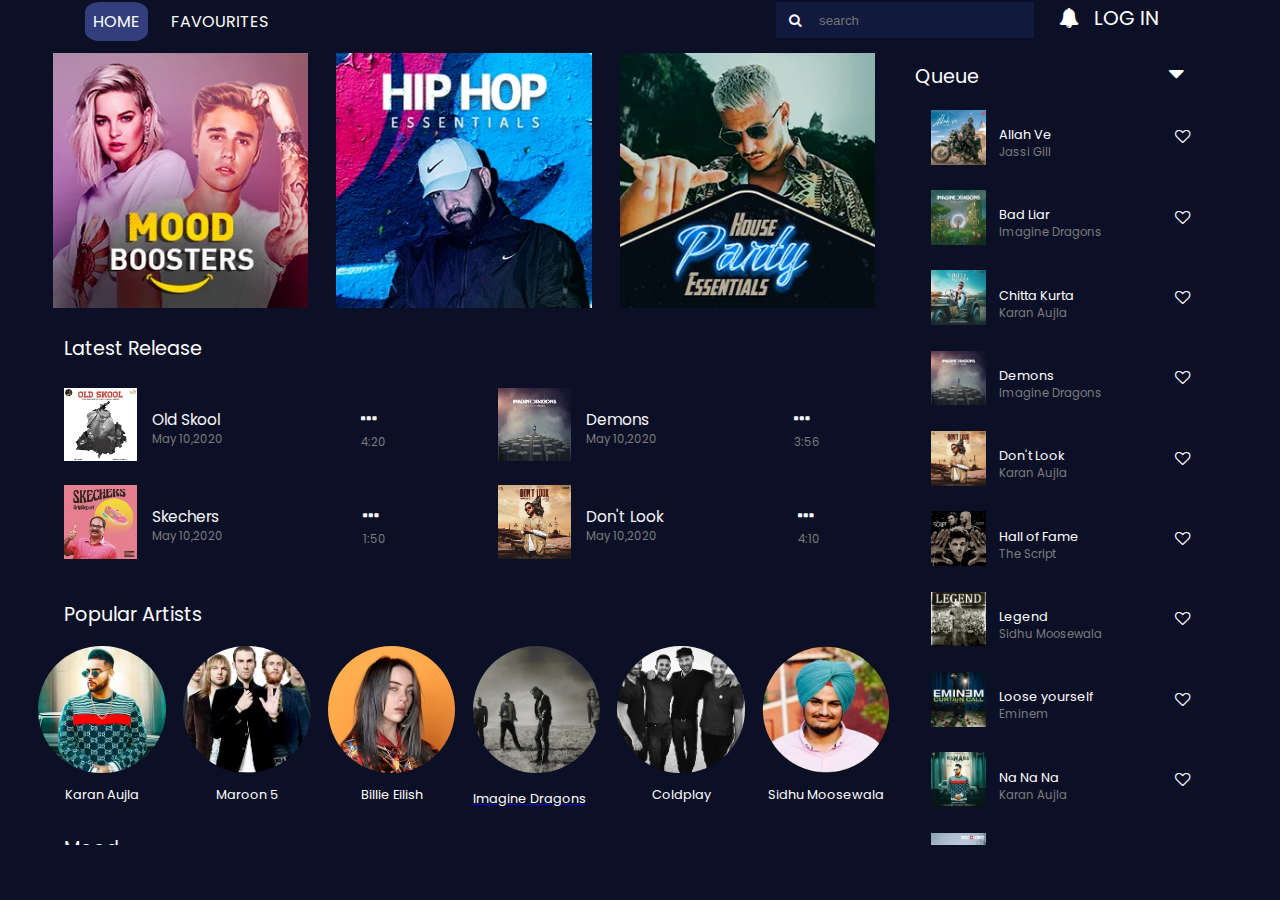
==== Index/index.html @ 4397506c "original project" ====
<!DOCTYPE html>
<html>
<head>
	<title>Home Page</title>
    <meta charset="utf-8">
    <meta name="viewport" content="width=device-width initial-scale=1.0">

	<link rel="stylesheet" type="text/css" href="index.css">
	
  <link href="https://fonts.googleapis.com/css2?family=Poppins&display=swap" rel="stylesheet">
	<link rel="stylesheet" href="https://cdnjs.cloudflare.com/ajax/libs/font-awesome/4.7.0/css/font-awesome.min.css">
</head>
<body>

	<!---------------------navigation bar------------------------>
	<nav>
		<input type="checkbox" id="check">   <!-- button for nav menu(displayed only before  900px) -->
		<label for="check" class="checkbtn"><i class="fa fa-bars" aria-hidden="true"> </i></label>
		<div  class="Brand">         <!-- site logo -->
			<img src="img/logo-3.jpeg" alt=".." class="logo-img">
		</div>
		<!-- nav menu starts here -->
		<ul class=" horizontal-list navbar-list" id="navigation">  
			<li> <a href="#" class="white-link no-decoration active"> HOME </a> </li>
			<li> <a href="#" class="white-link no-decoration"> FAVOURITES </a> </li>
      <li><a href="#" class="white-link no-decoration" id="queue-link"> QUEUE</a></li>
		</ul>

		<div id="info">
			<!-- search bar starts here -->

			<input type="checkbox" id="check-search">
			<label for="check-search" class="search-checkbtn"><i class="fa fa-search"></i> </label>   <!-- displayed only before 600px -->
			<form id="search-form">
			<button type="submit" class="search-button " > <i class="fa fa-search" aria-hidden="true"> </i> </button>  
			<input type="text" name="search" placeholder="search" class="search-input">
			  
			</form>
			<!-- notifications icon and menu -->
			<span id="notifications">
			<a href="#new-notifications" class="white-link no-decoration"><i class="fa fa-bell" aria-hidden="true"></i> </a>
			<div id="new-notifications">
				<a href="#" class="close-link white-link no-decoration">X</a>
				<span>No new notifications!</span>
			</div>
        	</span>
        	<!-- user-login -->
        	<span id="user">
        	<a href="#log-in-section" class="white-link no-decoration" id="log-in-icon"><i class="fa fa-user" aria-hidden="true"></i></a> 	<!-- above link only apeears below 600px -->
        	<a href="#log-in-section" class="white-link no-decoration" id="log-in-link">LOG IN</a>
        	<!-- log in lightbox -->
        	<div id="log-in-section">
        		<div id="visible-area">
        			<form>
        				<label for="username">USERNAME</label>
        				<input type="text" name="username" placeholder="username"  class="login-form" id="username">
        				<label for="password">PASSWORD</label>
        				<input type="password" name="password" placeholder="password" class="login-form" id="password">
        				<button type="submit" class="submit-button">LOG IN</button>
        				<a href="#" id="sign-up-link" class="no-decoration">Not a user? click here to sign up</a>
        				<a href="#" id="close-login" class="no-decoration">X</a>
        			</form>

        		</div>	

        	</div>	
        	</span>
    	</div>
	</nav>

	<!----------------------- body----------------->

	<main>
	
  	<section>
  		<div id="image-carousel">
  			<img src="img/carousel-img-6.png" class="img-c img-c-1">
  			<img src="img/carousel-img-7.png" class="img-c img-c-2">
  			<img src="img/carousel-img-8.png" class="img-c img-c-3">
  		</div>

  		<div id="latest-release">
  		 <div class="section-heading">  Latest Release </div>
  		 <div id="track-container">
  		 	<div class="latest-track">
          <div class="latest-track-img-cont">
            <a href="#player"> <img src="img/latest-release-old-skool.png"></a>
            <div class="track-play-icon"> <i class="fa fa-play" aria-hidden="true"></i></div>
          </div>
  		 		<div class="track-details">
  		 			<div class="name-date">
  		 				<span class="song-name"> Old Skool</span>
  		 				<span class="song-date">May 10,2020</span>
  		 			</div>
  		 			<div class="song-menu">
  		 				<div class="menu-details">
  		 					<input type="checkbox" class="song-checkbox-1" id="song-checkbox-1">
  		 					<label for="song-checkbox-1" class="song-checkbox-icon"><i class="fa fa-ellipsis-h" aria-hidden="true"></i></label>
  		 					<ul>
  		 						<li>
  		 							
  		 							<a href="#player"><i class="fa fa-play" aria-hidden="true"></i>Play Now</a>
  		 						</li>
  		 						<li>
  		 							
  		 							<a href="#"><i class="fa fa-plus" aria-hidden="true"></i>Add to Queue</a>
  		 						</li>
  		 						<li>
  		 							
  		 							<a href="#"><i class="fa fa-heart-o" aria-hidden="true"></i>Add to Favourites</a>
  		 						</li>
  		 						<li>
  		 							
  		 							<a href="#"><i class="fa fa-info" aria-hidden="true"></i>Get info</a>
  		 						</li>

  		 					</ul>
  		 				</div>
  		 				<div class="song-duration">
  		 					<span>4:20</span>
  		 				</div>
  		 				
  		 			</div>
  		 		</div>
  		 	</div>
  		 	<div class="latest-track">
          <div class="latest-track-img-cont">
            <a href="#player"> <img src="img/latest-release-demons.png"></a>
            <div class="track-play-icon"> <i class="fa fa-play" aria-hidden="true"></i></div>
          </div>
  		 		
  		 		<div class="track-details">
  		 			<div class="name-date">
  		 				<span class="song-name">Demons</span>
  		 				<span class="song-date">May 10,2020</span>
  		 			</div>
  		 			<div class="song-menu">
  		 				<div class="menu-details">
  		 					<input type="checkbox" class="song-checkbox-2" id="song-checkbox-2">
  		 					<label for="song-checkbox-2" class="song-checkbox-icon"><i class="fa fa-ellipsis-h" aria-hidden="true"></i></label>
  		 					<ul>
  		 						<li>
  		 							
  		 							<a href="#player"><i class="fa fa-play" aria-hidden="true"></i>Play Now</a>
  		 						</li>
  		 						<li>
  		 							
  		 							<a href="#"><i class="fa fa-plus" aria-hidden="true"></i>Add to Queue</a>
  		 						</li>
  		 						<li>
  		 							
  		 							<a href="#"><i class="fa fa-heart-o" aria-hidden="true"></i>Add to Favourites</a>
  		 						</li>
  		 						<li>
  		 							
  		 							<a href="#"><i class="fa fa-info" aria-hidden="true"></i>Get info</a>
  		 						</li>

  		 					</ul>
  		 				</div>
  		 				<div class="song-duration">
  		 					<span>3:56</span>
  		 				</div>
  		 				
  		 			</div>
  		 		</div>
  		 	</div>
  		 	<div class="latest-track">
          <div class="latest-track-img-cont">
            <a href="#player"> <img src="img/latest-release-skechers.png"></a>
            <div class="track-play-icon"> <i class="fa fa-play" aria-hidden="true"></i></div>
          </div>

  		 		
  		 		<div class="track-details">
  		 			<div class="name-date">
  		 				<span class="song-name">Skechers</span>
  		 				<span class="song-date">May 10,2020</span>
  		 			</div>
  		 			<div class="song-menu">
  		 				<div class="menu-details">
  		 					<input type="checkbox" class="song-checkbox-3" id="song-checkbox-3">
  		 					<label for="song-checkbox-3" class="song-checkbox-icon"><i class="fa fa-ellipsis-h" aria-hidden="true"></i></label>
  		 					<ul>
  		 						<li>
  		 							
  		 							<a href="#player"><i class="fa fa-play" aria-hidden="true"></i>Play Now</a>
  		 						</li>
  		 						<li>
  		 							
  		 							<a href="#"><i class="fa fa-plus" aria-hidden="true"></i>Add to Queue</a>
  		 						</li>
  		 						<li>
  		 							
  		 							<a href="#"><i class="fa fa-heart-o" aria-hidden="true"></i>Add to Favourites</a>
  		 						</li>
  		 						<li>
  		 							
  		 							<a href="#"><i class="fa fa-info" aria-hidden="true"></i>Get info</a>
  		 						</li>

  		 					</ul>
  		 				</div>
  		 				<div class="song-duration">
  		 					<span>1:50</span>
  		 				</div>
  		 				
  		 			</div>
  		 		</div>
  		 	</div>
  		 	<div class="latest-track">
          <div class="latest-track-img-cont">
            <a href="#player"> <img src="img/latest-release-dont-look.png"></a>
            <div class="track-play-icon"> <i class="fa fa-play" aria-hidden="true"></i></div>

          </div>

  		 		
  		 		<div class="track-details">
  		 			<div class="name-date">
  		 				<span class="song-name">Don't Look</span>
  		 				<span class="song-date">May 10,2020</span>
  		 			</div>
  		 			<div class="song-menu">
  		 				<div class="menu-details">
  		 					<input type="checkbox" class="song-checkbox-4" id="song-checkbox-4">
  		 					<label for="song-checkbox-4" class="song-checkbox-icon"><i class="fa fa-ellipsis-h" aria-hidden="true"></i></label>
  		 					<ul>
  		 						<li>
  		 							
  		 							<a href="#player"><i class="fa fa-play" aria-hidden="true"></i>Play Now</a>
  		 						</li>
  		 						<li>
  		 							
  		 							<a href="#"><i class="fa fa-plus" aria-hidden="true"></i>Add to Queue</a>
  		 						</li>
  		 						<li>
  		 							
  		 							<a href="#"><i class="fa fa-heart-o" aria-hidden="true"></i>Add to Favourites</a>
  		 						</li>
  		 						<li>
  		 							
  		 							<a href="#"><i class="fa fa-info" aria-hidden="true"></i>Get info</a>
  		 						</li>

  		 					</ul>
  		 				</div>
  		 				<div class="song-duration">
  		 					<span>4:10</span>
  		 				</div>
  		 				
  		 			</div>
  		 		</div>
  		 	</div>


  		 </div>
  		</div>

  		<div id="popular-artists">
        <div class="section-heading">  Popular Artists </div>
        <div id="artists-section">
          <div class="artist-image-container">
            <img src="img/singers-karan-aujla.png">
            <div class="artist-name">Karan Aujla</div>
          </div>
          <div class="artist-image-container">
            <img src="img/singers-maroon-5.png">
            <div class="artist-name">Maroon 5</div>
          </div>
          <div class="artist-image-container">
            <img src="img/singers-billie.png">
            <div class="artist-name">Billie Eilish</div>
          </div>
          <div class="artist-image-container">
            <a href="../artists/artist-imagine-dragons.html">
              <img src="img/singers-imagine-dragons.png">
            <div class="artist-name">Imagine Dragons</div>
            </a>
            
          </div>
          <div class="artist-image-container">
            <img src="img/singers-coldplay.png">
            <div class="artist-name">Coldplay</div>
          </div>
          <div class="artist-image-container">
            <img src="img/singers-sidhu.jpg">
            <div class="artist-name">Sidhu Moosewala</div>
          </div>
        </div>
  			
  		</div>
  		
  		<div id="mood">
  			<div class="section-heading">  Mood </div>
        <div id="mood-section">
        <div class="mood-img"> 
             <img src="img/mood-inspiration.png">
             <div class="mood-name">Inspirational</div>
        </div>
        <div class="mood-img"> 
             <img src="img/mood-workout.png">
             <div class="mood-name">Workout</div>
        </div>
        <div class="mood-img"> 
             <img src="img/mood-dance.png">
             <div class="mood-name">Dance</div>
        </div>
        <div class="mood-img"> 
             <img src="img/mood-sad.png">
             <div class="mood-name">Sad</div>
        </div>
        <div class="mood-img"> 
             <img src="img/mood-relaxed.png">
             <div class="mood-name">Relaxed</div>
        </div>
        <div class="mood-img"> 
             <img src="img/mood-feelgood.png">
             <div class="mood-name">Feel Good</div>
        </div>
  		</div>

  		<div id="stations">
  			<div class="section-heading">  Stations </div>
        <div id="station-section">
            <div id="station-1" class="station-img">
            <div class="dark-overlay"></div>
            <div class="station-name">Party</div>
           </div>
          
          <div id="station-2" class="station-img">
            <div class="dark-overlay"></div>
            <div class="station-name">EDM</div>
          </div>
          <div id="station-3" class="station-img">
            <div class="dark-overlay"></div>
            <div class="station-name">Road Trip</div>
          </div>
        </div>
  		</div>

  		<div id="latest-eng">
        <div class="section-heading">  Latest English </div>
        <div class="latest-by-language">
          <div class="latest-song">
            <img src="img/latest-E-be-kind.png">
            <div class="track-name">Be Kind</div>
            <div class="track-date">May 11,2020</div>
          </div>
          <div class="latest-song">
            <img src="img/latest-E-go-crazy.png">
            <div class="track-name">Go Crazy</div>
            <div class="track-date">May 11,2020</div>
          </div>
          <div class="latest-song">
            <img src="img/latest-E-NRI.png">
            <div class="track-name">N.R.I</div>
            <div class="track-date">May 11,2020</div>
          </div>
          <div class="latest-song">
            <img src="img/latest-E-righteous.png">
            <div class="track-name">Righteous</div>
            <div class="track-date">May 11,2020</div>
          </div>
          <div class="latest-song">
            <img src="img/latest-E-stuck-with-u.png">
            <div class="track-name">Stuck With U</div>
            <div class="track-date">May 11,2020</div>
          </div>
          <div class="latest-song">
            <img src="img/latest-E-the-scotts.png">
            <div class="track-name">The Scotts</div>
            <div class="track-date">May 11,2020</div>
          </div>
          
        </div>
  			
  		</div>

  		<div id="latest-hindi">
        <div class="section-heading">  Latest Hindi </div>
        <div class="latest-by-language">
          <div class="latest-song">
            <img src="img/latest-H-aaj-bhi.png">
            <div class="track-name">Aaj Bhi</div>
            <div class="track-date">May 11,2020</div>
          </div>
          <div class="latest-song">
            <img src="img/latest-H-guzar-jayega.png">
            <div class="track-name">Guzar Jayega</div>
            <div class="track-date">May 11,2020</div>
          </div>
          <div class="latest-song">
            <img src="img/latest-H-move.png">
            <div class="track-name">Move</div>
            <div class="track-date">May 11,2020</div>
          </div>
          <div class="latest-song">
            <img src="img/latest-H-mummy.png">
            <div class="track-name">Mummy</div>
            <div class="track-date">May 11,2020</div>
          </div>
          <div class="latest-song">
            <img src="img/latest-H-teri-mitti.png">
            <div class="track-name">Teri Mitti</div>
            <div class="track-date">May 11,2020</div>
          </div>
          <div class="latest-song">
            <img src="img/latest-H-teri-yaari.png">
            <div class="track-name">Teri Yaari</div>
            <div class="track-date">May 11,2020</div>
          </div>
          
        </div>

  		</div>
		
	</section>
	

	<aside>
		<div  id="q-heading">
      <div class="section-heading">  Queue </div>
      <div id="q-menu">
        <input type="checkbox" id="q-dropdown-check">
        <label for="q-dropdown-check">
            <i class="fa fa-caret-down" aria-hidden="true"></i>      
        </label>
        <ul>
          <li><a href="#"> Playlists </a></li>
          <li><a href="#"> Favourite Songs</a></li>
        </ul>
      </div>
      
    </div>
    <div id="q-tracks">
      <ol>
        <li>
          <img src="img/Q/allah-ve.png">
          <div class="q-track-details">
            <div class="song-details">
              <div class="track-name">Allah Ve </div>
              <div class="singer-name"> Jassi Gill </div>
            </div>
            <i class="fa fa-heart-o" aria-hidden="true"></i>
          </div>
          
        </li>
        <li>
          <img src="img/Q/bad-liar.png">
          <div class="q-track-details">
            <div class="song-details">
              <div class="track-name">Bad Liar </div>
              <div class="singer-name"> Imagine Dragons</div>
            </div>
            <i class="fa fa-heart-o" aria-hidden="true"></i>
          </div>
          
        </li>
        <li>
          <img src="img/Q/chitta-kurta.png">
          <div class="q-track-details">
            <div class="song-details">
              <div class="track-name"> Chitta Kurta</div>
              <div class="singer-name">Karan Aujla </div>
            </div>
            <i class="fa fa-heart-o" aria-hidden="true"></i>
          </div>
          
        </li>
        <li>
          <img src="img/Q/demons.png">
          <div class="q-track-details">
            <div class="song-details">
              <div class="track-name"> Demons</div>
              <div class="singer-name">Imagine Dragons </div>
            </div>
            <i class="fa fa-heart-o" aria-hidden="true"></i>
          </div>
          
        </li>
        <li>
          <img src="img/Q/dont-look.png">
          <div class="q-track-details">
            <div class="song-details">
              <div class="track-name"> Don't Look</div>
              <div class="singer-name">Karan Aujla </div>
            </div>
            <i class="fa fa-heart-o" aria-hidden="true"></i>
          </div>
          
        </li>
        <li>
          <img src="img/Q/hall-of-fame.png">
          <div class="q-track-details">
            <div class="song-details">
              <div class="track-name"> Hall of Fame</div>
              <div class="singer-name"> The Script</div>
            </div>
            <i class="fa fa-heart-o" aria-hidden="true"></i>
          </div>
          
        </li>
        <li>
          <img src="img/Q/legend.png">
          <div class="q-track-details">
            <div class="song-details">
              <div class="track-name">Legend </div>
              <div class="singer-name"> Sidhu Moosewala</div>
            </div>
            <i class="fa fa-heart-o" aria-hidden="true"></i>
          </div>
          
        </li>
        <li>
          <img src="img/Q/loose-yourself.png">
          <div class="q-track-details">
            <div class="song-details">
              <div class="track-name"> Loose yourself</div>
              <div class="singer-name">Eminem </div>
            </div>
            <i class="fa fa-heart-o" aria-hidden="true"></i>
          </div>
          
        </li>
        <li>
          <img src="img/Q/na-na-na.png">
          <div class="q-track-details">
            <div class="song-details">
              <div class="track-name"> Na Na Na</div>
              <div class="singer-name"> Karan Aujla</div>
            </div>
            <i class="fa fa-heart-o" aria-hidden="true"></i>
          </div>
          
        </li>
        <li>
          <img src="img/Q/not-afraid.png">
          <div class="q-track-details">
            <div class="song-details">
              <div class="track-name">Not Afraid </div>
              <div class="singer-name"> Eminem</div>
            </div>
            <i class="fa fa-heart-o" aria-hidden="true"></i>
          </div>
          
        </li>
        <li>
          <img src="img/Q/old-skool.png">
          <div class="q-track-details">
            <div class="song-details">
              <div class="track-name"> Old Skool</div>
              <div class="singer-name"> Prem Dhillon</div>
            </div>
            <i class="fa fa-heart-o" aria-hidden="true"></i>
          </div>
          
        </li>
        <li>
          <img src="img/Q/outlaw.png">
          <div class="q-track-details">
            <div class="song-details">
              <div class="track-name">Outlaw </div>
              <div class="singer-name"> Sidhu Moosewala</div>
            </div>
            <i class="fa fa-heart-o" aria-hidden="true"></i>
          </div>
          
        </li>
        <li>
          <img src="img/Q/red-eyes.png">
          <div class="q-track-details">
            <div class="song-details">
              <div class="track-name">Red Eyes </div>
              <div class="singer-name"> Karan Aujla</div>
            </div>
            <i class="fa fa-heart-o" aria-hidden="true"></i>
          </div>
          
        </li>
        <li>
          <img src="img/Q/same-beef.png">
          <div class="q-track-details">
            <div class="song-details">
              <div class="track-name">Same Beef </div>
              <div class="singer-name"> Sidhu Moosewala</div>
            </div>
            <i class="fa fa-heart-o" aria-hidden="true"></i>
          </div>
          
        </li>
        <li>
          <img src="img/Q/skechers.png">
          <div class="q-track-details">
            <div class="song-details">
              <div class="track-name">Skechers </div>
              <div class="singer-name"> DripReport </div>
            </div>
            <i class="fa fa-heart-o" aria-hidden="true"></i>
          </div>
          
        </li>
      </ol>
    </div>

	</aside>	



	</main>
  <footer id="player">
    <div id="player-contents"> 
      <div id="curr-track-info">
        <img src="img/Q/old-skool.png">
        <div id="curr-track-details">
          <div id="curr-track-name" class="track-name"> Old Skool</div>
          <div id="curr-track-artist" class="singer-name">Sidhu Moosewala </div>

        </div>
        <div class="track-buttons" id="like-buttons">
          <i class="fa fa-heart-o" aria-hidden="true"></i>
          <i class="fa fa-ban" aria-hidden="true"></i>
        </div>
      </div>
      <div id="track-seeker-container">
        <div id="curr-track-buttons">
          <i class="fa fa-random" aria-hidden="true"></i>
          <i class="fa fa-step-backward" aria-hidden="true"></i>
          <i class="fa fa-pause" aria-hidden="true"></i>
          <i class="fa fa-step-forward" aria-hidden="true"></i>
          <i class="fa fa-retweet" aria-hidden="true"></i>

        </div>
        <div id="track-seeker">
          <div id="time-elapsed" class="song-duration">1:23</div>
          <div id="seeker-display">
            <div id="curr-progress"></div>
            <div id="seeker-marker"><i class="fa fa-circle" aria-hidden="true"></i></div> 
          </div>
          <div id="total-time" class="song-duration">4:20</div>
        </div>
        
      </div>
      <div id="player-toggle">

        <div id="volume-toggle">
          <i class="fa fa-volume-off" aria-hidden="true"></i>
          <div id="total-volume">
            <div id="curr-volume"> </div>
          <div id="vol-marker"><i class="fa fa-circle" aria-hidden="true"></i></div>
          </div>
          

        </div>
        <i class="fa fa-expand" aria-hidden="true"></i>
        
      </div>


    </div>
    
  </footer> 



</body>
</html>
---- Index/index.css ----
*{
	margin: 0;
	padding: 0;
	box-sizing: border-box;
}


:root{
 --my-bg-color:#0c1027;
 --secondary-bg-color:#12193e;
}

body{
	background-color:#0c1027;
}

/*------------------------nav-bar-----------------------*/

nav{
	background-color:var(--my-bg-color);
	display: flex;
	align-items: center;
	justify-content: space-around;
	/*font-family: 'Arimo', sans-serif;*/
	font-family: 'Poppins', sans-serif;
	font-size:20px;
	position: sticky;
	top: 0;
}

nav a:hover{
	background-color: #333f7d;
	border-radius: 25%;
	padding: 8px;
}

/*---burger-icon-----*/
.checkbtn{
	color: white;
	font-size: 30px;
	display: none;
	cursor: pointer;
}

#check{
	display: none;
}

/*-------brand------*/


.brand{
	display: inline-block;
	width: 10%;
}

.logo-img{
	width:22%;
	max-height: 50px;
	border-radius: 50%;
	margin: 5px;
	margin-left: 25px;
}
/*----navigation-options----*/

.navbar-list{
	list-style: none;
	position: relative;
	left: -23%;     /*for large and above (950 and above)*/
    padding-left: 40px;
}

.horizontal-list li{
	display: inline-block;
    margin: 5px;
    

}


.navbar-list a{
	font-size: 16px;
	padding: 8px;
	transition:200ms all ease-in-out;
}

.navbar-list a:hover{
	background-color: #333f7d;
	border-radius: 25%;
}


#queue-link{
	display: none;
}
/*--search-bar----*/

.search-checkbtn{
	color: white;
	font-size: 30px;
	display: none;
}

#check-search{
	display: none;
}


form{
	display: inline-block;
	margin-left: 15px; 
	margin-right: 10px;
}

.search-button{
    height: 4vh;
	border: none;
	width:3vw;
	margin-right: -2.5px;
	background-color: var(--secondary-bg-color);
	color: white;
}
.search-input{
	height: 4vh;
	width: 20vw;
	max-width: 220px;
	border: none;
	margin-left: -2.5px;
	padding: 5px;
	background-color: var(--secondary-bg-color);
	color: white;

}

/*---notifications---*/

#notifications{
	margin:0 10px;
}

/*pop-up*/
#new-notifications{
	position: absolute;
	color: var(--secondary-bg-color);
	background-color: var(--secondary-bg-color);
	height: 100vh;
	width:0;
	text-align: center;
	line-height: 100vh;
	top: 0;
	right: 0;
	transform: scale(0,1);
	transition: 250ms all ease-in-out ;
	transform-origin: right;
	
}
.close-link{
	position:absolute;
	top:-48vh;
	right: 5px;
}

.close-link:hover{
	background-color:var(--secondary-bg-color) ;
}

#new-notifications:target{
	width:300px;
	transform: scale(1,1);
	color: white;

}

/*----user------*/

#user{
	/*margin-left:10px;*/
	margin-right: 35px;
}

#log-in-icon{
	display: none;
}
/*pop-up*/
#log-in-section{
	position: absolute;
	height: 100vh;
	width: 100vw;
	background-color: rgba(0,0,0,0.5);
	/*background-color: white;*/
	/*display: flex;*/
	align-items: center;
	justify-content: center;
	left: 0;
	top: 0;
	display: none;
	transition: 1s all ease-in-out 200ms;
	/*z-index: 3;*/
}

#log-in-section:target{
	display: flex;
}
#visible-area form{
	background-color: #f0f2f3;
	border: 5px solid #3369ff;
	display: flex;
	flex-direction: column;
	position: relative;
	height: 50vh;
	width: 50vw;
	border-radius: 10%;
	justify-content: center;
	align-items: center;
	/*z-index: 3;*/
}

#visible-area label{
	font-size: 2vw;
	color: #3369ff;
	/*margin-bottom: -4px;*/
}
#visible-area input{
	width: 35vw;
    height: 6vh;
    padding: 2px;
    border: none;
    border-bottom: 2px solid #3369ff;
    background-color: #f0f2f3;
    margin-bottom: 10px;
}

.submit-button{
 height: 4vh;
 width: 10vw;
 padding: 2px;
 margin: 10px 0;
 background-color:#3369ff;
 box-shadow:inset 0 -0.6em 0 -0.35em rgba(0,0,0,0.17);
 font-size: 1.5vw;
 font-weight: 700;
 color: white;
 cursor: grab;
}

#sign-up-link{
	margin: 10px;
	position: relative;
	top: 20px;
	color: #3369ff;
}

#sign-up-link:hover{
	background-color:#f0f2f3 ;
	border-radius: 0;
	padding: 1px;
}

#close-login{
	position: absolute;
	top:15px;
	right:15px;
	color:black;
	font-size: 2vw;
}

#close-login:hover{
	background-color: rgba(0,0,0,0.3);
	border-radius: 50%;
	padding: 10px;
}




/*---link classes-----*/

.white-link{
	color: white;
}
.no-decoration{
	text-decoration: none;
}
.active {
	background-color: #333f7d;
	border-radius: 25%;
}



/*-------responsive-design--------*/

@media screen and (max-width: 950px){
	.checkbtn{
		display: inline-block;
	}
	#check{
		display: none;
	}



	.navbar-list{
	
	position: absolute;
	display: flex;
	flex-direction: column;
	top: 80%;
	left: 0;
	background-color: var(--secondary-bg-color);
	height: 40vh;
	left: -100%;
	transition: 500ms all ease-in-out;
	

	}

    .navbar-list li{
    	margin-top: 50px;
    }

    #check:checked ~ .navbar-list{
    	left: 0;
    }

}


@media screen and (max-width: 600px){
	#log-in-icon{
	display: inline-block;
	}
	#log-in-link{
		display: none;
	}

	#search-form{
		position: absolute;
		right:2vw;
		top: 60px;
		display: none;
		transition: 1s all ease-in-out;

	}
	
	.search-checkbtn{
		display: inline-block;
		font-size: 20px;
	}
	

	#check-search:checked ~ form{
		display: inline-block;
	}
    


}



/*---------------------------MAIN-----------------------------*/
main {
	
	width: 95vw;
	/*border: 2px solid white;*/
	margin-top: 1%;
	margin-left: 3%;
	margin-right: 2%;
}



/*------------------section-------------------*/

section{
	height: 88vh;
	width: 70%;
	/*border:2px solid red;*/
	display: inline-block;
	overflow-y: scroll;

}

/*----------image-carousel-----------*/
#image-carousel{
	display: flex;
	justify-content: space-around;
	align-items: center;
	/*padding: 5%;*/
}

.img-c{
	max-width: 30%;
	transition: 200ms transform ease-in-out;
}

.img-c:hover{
	transform: scale(1.1);
}

/*.img-c-1:hover ~ .img-c-2,.img-c-1:hover ~ .img-c-3{
	transform: scale(0.9);
}
.img-c-2:hover ~ .img-c-3,.img-c-2:hover ~ .img-c-3{
	transform: scale(0.9);
}
.img-c-3:hover ~ .img-c-2,.img-c-3:hover ~ .img-c-1{
	transform: scale(0.9);
}*/



/*----------Latest-release----------*/

#latest-release{
	display: flex;
	flex-direction: column;
	font-family: 'Poppins', sans-serif;
}

.section-heading{
	margin: 3%;
	margin-bottom: 2%;
	color: white;
	font-size: 1.5vw;
	font-family: 'Poppins', sans-serif;
}

#track-container{
	display: flex;
	flex-wrap: wrap;
	justify-content: space-between;
	width: 100%;

}

.latest-track{
	width: 43%;
	margin: 1% 3%;
	/*margin-top: -2%;*/
	display: flex;
	/*border: 2px solid green;*/
	/*position: relative;*/
}

.latest-track-img-cont{
	width: 20%;
	margin-right: 2%;
	position: relative;
	transition: 200ms all ease-in-out 100ms;
}

.latest-track img{
	width:100%;
	cursor: pointer;
	transition: 200ms all ease-in-out;
	z-index: 0;
}
.latest-track img:hover{
	opacity: 0.3;
}
.track-play-icon{
	position: absolute;
	color: white;
	top: 30%;
	left: 40%;
	display: none;
	font-size: 1.5vw;
	transition: 200ms all ease-in-out 100ms;
	z-index: -1;
}
.latest-track-img-cont:hover .track-play-icon{
	display: inline-block;
}


.track-details{
	display: flex;
	width: 64%;
	justify-content: space-between;
	align-items: center;
	color: white;
	margin: 2%;
	/*border: 2px solid white;*/
}

.name-date{
	display: flex;
	flex-direction: column;
}


.song-name{
   color: #f7f8fa;
   font-size: 1.2vw;
}

.song-checkbox-icon{
	 color: #f7f8fa;
	 font-size: 1.5vw;
	 cursor: pointer;
}
.song-date,.song-duration{
	color: #7d7d7d;
	font-size: 0.9vw;
}


/*---droop-down-menu-----*/

.menu-details{
	position: relative;
}

.menu-details ul{
list-style: none;
background-color: #FFFAFA;
color: grey;
/*padding: 3%;*/
font-size: 0.8vw;
position: absolute;
top: 3vh;
left: -8vw;
width: 9vw;
display: none;
/*margin-right: 2%;*/
line-height: 1.7vw;

}

.menu-details ul a{
	color: black;
	text-decoration: none;
	padding: 1%;
}

.menu-details ul li{
	border-bottom: 1px solid black;
}

.menu-details ul li:hover {
	background-color: lightgrey;
}
.menu-details ul li i{
	margin: 0 0.2vw; 
}

.song-checkbox-1{
	display: none;
}
.song-checkbox-1:checked~ul{
	display: inline-block;
}
.song-checkbox-2{
	display: none;
}
.song-checkbox-2:checked~ul{
	display: inline-block;
}

.song-checkbox-3{
	display: none;
}
.song-checkbox-3:checked~ul{
	display: inline-block;
}
.song-checkbox-4{
	display: none;
}
.song-checkbox-4:checked~ul{
	display: inline-block;
}



/*----------------popular-artists------------------*/


#artists-section{
	display: flex;
	justify-content: space-between;
}

.artist-image-container{
	width:15%;
	display: flex;
	flex-direction: column;
	align-items: center;
	cursor: pointer;
}
.artist-image-container img{
	width: 100%;
	border-radius: 50%;
	transition: 200ms all ease-in-out;
}
.artist-image-container img:hover{
	opacity: 0.3;
}

.artist-name{
	font-size:1vw;
	color: white;
	font-family: 'Poppins', sans-serif;
	margin-top: 10%;
}



/*----------------mood----------------*/

#mood-section{
	display: flex;
	justify-content: space-between;
}

.mood-img{
	width:15%;
	display: flex;
	flex-direction: column;
	align-items: center;
	cursor: pointer;
}
.mood-img img{
	width: 100%;
	border-radius: 50%;
	transition: 200ms ease-in-out all;
}

.mood-img img:hover{

	opacity: 0.3;
}

.mood-name{
	font-size:1vw;
	color: white;
	font-family: 'Poppins', sans-serif;
	margin-top: 10%;
}




/*--------------stations---------------*/

#station-section{
	display: flex;
	justify-content: space-around;
}

.station-img{
	width: 30%;
	height: 15vw;
	max-height: 200px;
	display: flex;
	justify-content: center;
	align-items: center;
	position: relative;
	transition: 200ms transform ease-in-out;
}
.station-img:hover{
	transform: scale(1.1);
}

#station-1{
	background-image: url("img/stations-party.jpg");
	background-repeat: no-repeat;
	background-position: center;
	background-size: cover;
}
#station-2{
	background-image: url("img/stations-EDM.jpeg");
	background-repeat: no-repeat;
	background-position: center;
	background-size: cover;
}
#station-3{
	background-image: url("img/stations-roadtrip.jpg");
	background-repeat: no-repeat;
	background-position: center;
	background-size: cover;
}

.station-name{
	font-size:1.7vw;
	color: white;
	font-family: 'Poppins', sans-serif;
	/*margin-top: 10%;*/
	z-index: 1;
}
.dark-overlay{
	width: 100%;
	height: 100%;
	position: absolute;
	top: 0;
	left: 0;
	background-color: rgba(0,0,0,0.3);

}




/*---------------latest english/hindi---------------*/

.latest-by-language{
	display: flex;
	justify-content: space-around;
	padding: 2%;
}

.latest-song{
	display: flex;
	flex-direction: column;
	justify-content: space-between;
	font-family: 'Poppins', sans-serif;
	width: 14%;
	margin-bottom: -1vw;
	cursor: pointer;
}
.latest-song img{
	width: 100%;
	transition: 200ms all ease-in-out;
}
.latest-song img:hover{

	opacity: 0.3;
}
.track-name{
	font-size:1vw;
	color: white;
	margin-top: 1vw;
	

}
.track-date{
	color: #7d7d7d;
	font-size: 0.9vw;

}



/*-------------------aside---------------------*/

aside{
	height:88vh;
	width:25%;
	/*border: 2px solid yellow; */
	display: inline-block;
	margin-left: 1%;
	overflow-y: scroll;
}




#q-heading{
	display: flex;
	justify-content: space-between;
	align-items: center;
}


/*--------queue drop down menu----------*/
#q-menu{
	position: relative;
	margin-right: 2vw;
}

#q-dropdown-check{
	display: none;
}

#q-dropdown-check:checked ~ ul{
   display: inline-block;
}

#q-menu i{
	color: white;
	font-size: 2vw;
	cursor: pointer;

}
#q-menu a{
	color: black;
	text-decoration: none;
	padding: 1%;
}
#q-menu ul{
	background-color: #FFFAFA;
	list-style: none;
	width: 9vw;
	line-height: 1.8vw;
	position: absolute;
	left: -8.5vw;
	top: 2vw;
	display: none;



}
#q-menu ul li{
	border-bottom: 1px solid black;
	padding: 0.1vw 0.4vw;
}
#q-menu ul li:hover{
	background-color: lightgrey;
	cursor: pointer;
}


/*-------------songs in the queue-----------*/
#q-tracks ol{
	display: flex;
	flex-direction: column;
	list-style: decimal-leading-zero;
	color: white;
}
#q-tracks ol li{
	display: flex;
	width: 90%;
	margin: 1vw 2vw;
	transition: 50ms all ease-in-out;
}

#q-tracks ol li:hover{
	opacity: 0.8;
	border: 1px solid lightgrey;
}
#q-tracks ol li img{
	width: 20%;
	margin-right:  1vw;
}

.q-track-details{
	display: flex;
	justify-content: space-between;
	align-items: center;
	position: relative;
	width: 70%;
	font-family: 'Poppins', sans-serif;
}
.q-track-details i {
	font-size: 1.2vw;
	cursor: pointer;
}


.singer-name{
	font-size:0.9vw;
	color: #7d7d7d; 


}








/*--------------------hide scrollbar---------------*/
section::-webkit-scrollbar {
    display: none;
}

/* Hide scrollbar for IE and Edge */
section {
    -ms-overflow-style: none;
}


aside::-webkit-scrollbar {
    display: none;
}

/* Hide scrollbar for IE and Edge */
aside {
    -ms-overflow-style: none;
}





/*-------------------------------footer------------------------------*/


footer{
	position: fixed;
	bottom: 0;
	width: 100%;
	height: 100px;
	background-color: #282828;
	font-family: 'Poppins', sans-serif;
	z-index: 2;
	display: none;

}

footer:target{
	display: block;
}

#player-contents{
	margin: 0 7vw;
	height: 100%;
	/*border: 3px solid white;*/
	/*background-color: black;*/
	display: flex;
	justify-content: space-between;
}

#curr-track-info{
	display: flex;
	padding: 0.5%;
}

#curr-track-info img{
	
	width: 60px;
	height: 60px;
	margin: 0 2%;
	margin-top: 15px;
}
#curr-track-details{
 margin-right: 2%;

}

.track-buttons{
	color: white;
	margin-top: 6%; 
	display: flex;
	color: 		#b3b3b3;
	/*margin: 3px 2px;*/
}

.track-buttons i{
	margin-right: 8px; 
	cursor: pointer;
}

#track-seeker-container{
	width: 40%;
	display: flex;
	flex-direction: column;
	align-items: center;
}

#track-seeker-container i{
	cursor: pointer;
}

#curr-track-buttons{
	display: flex;
	justify-content: space-between;
	align-items: center;
	height: 50%;
	width: 50%;
	color: #b3b3b3;
	font-size: 1.5vw;
	margin-top: 1%;

}

#track-seeker{
	margin-top: -1%;
	width: 100%;
	display: flex;
	align-items: center;
	/*height: 2vh;*/
	/*background-color: black;*/

}
#seeker-display{
	width: 85%;
	height: 1vh;
	background-color: lightgrey;
	position: relative;
	border-radius: 20%;
	color: white;
}

#seeker-display i{
	position: absolute;
	top: -0.5vh;
	left: 8.4vw;
}

#curr-progress{
	width: 32%;
	height: 1vh;
	background-color: green;
	border-radius: 20%;
}

#time-elapsed{
	margin-right: 1vw;
}
#total-time{
	margin-left: 1vw;
}

#player-toggle{
	width: 20%;
	display: flex;
	align-items: center;
	justify-content: space-around;
	margin-left: 5%;
	color: #b3b3b3;
	font-size: 1.5vw;
}

#volume-toggle{
	width: 80%;
	display: flex;
	align-items: center;
	font-size: 2vw;
    
}
#player-toggle i{
	cursor: pointer;
}

#volume-toggle > i{
	margin-right: 0.5vw;
	color: white;
	
}


#total-volume{
   width: 70%;
   height: 1vh;
   background-color: grey;
   position: relative;
   border-radius: 20%;
}

#total-volume i{
   font-size: 1.5vw;
   position: absolute;
   top: -0.3vw;
   left: 4vw;
   cursor: pointer;
   color: white;
}

#curr-volume{
	width: 50%;
	height: 1vh;
	background-color: green;
	border-radius: 20%;
}






/*-------------------media-queries for whole display------------------*/





@media screen and (max-width: 650px){

section{
  width: 100%;

}

#queue-link{
	display: inline-block;
}


aside{
	display: none;
}

}
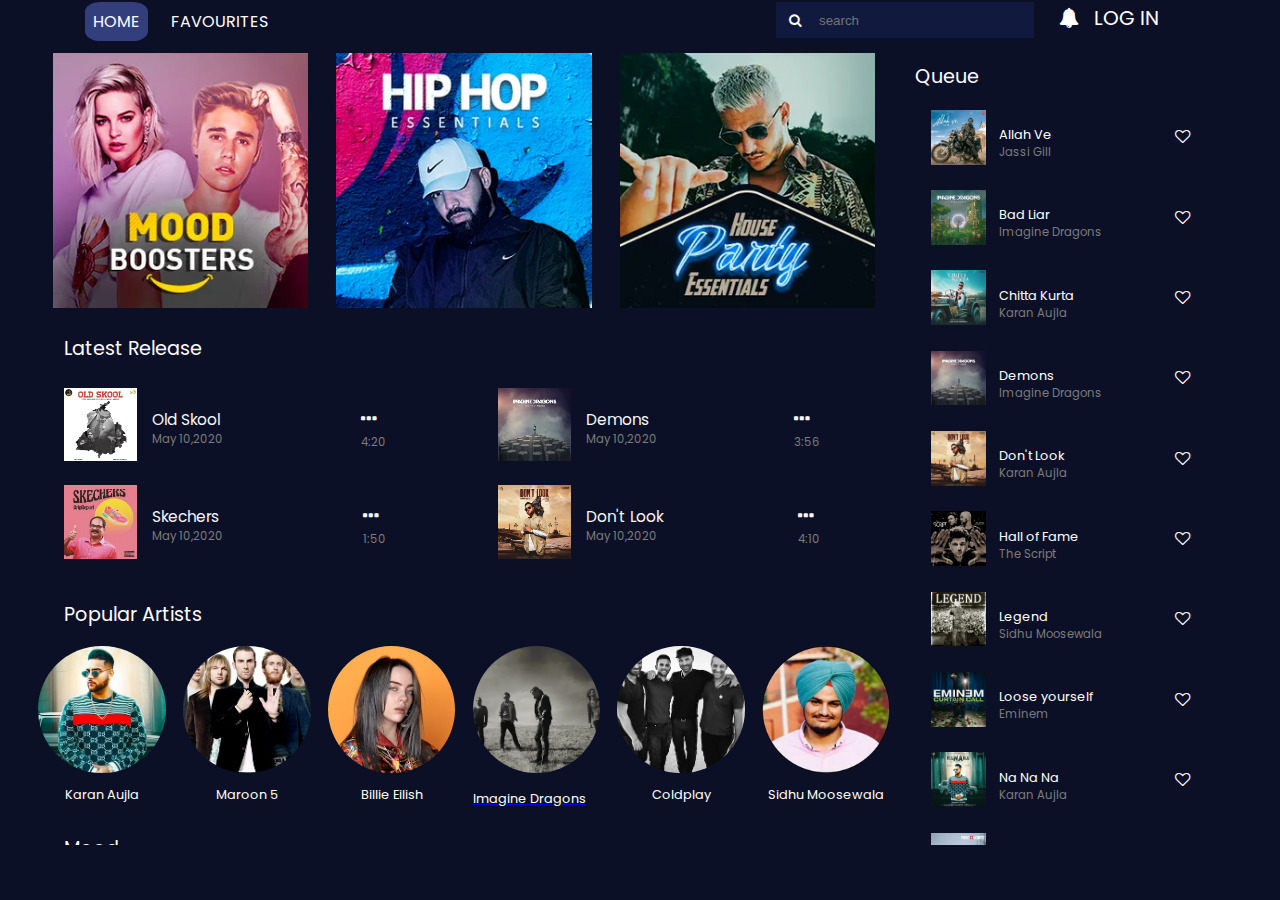
==== commit 71e708ac: "fix overlay bug" ====
--- a/Index/index.html
+++ b/Index/index.html
@@ -212,7 +212,6 @@
           <div class="latest-track-img-cont">
             <a href="#player"> <img src="img/latest-release-dont-look.png"></a>
             <div class="track-play-icon"> <i class="fa fa-play" aria-hidden="true"></i></div>
-
           </div>
 
   		 		
@@ -324,16 +323,13 @@
   			<div class="section-heading">  Stations </div>
         <div id="station-section">
             <div id="station-1" class="station-img">
-            <div class="dark-overlay"></div>
             <div class="station-name">Party</div>
            </div>
           
           <div id="station-2" class="station-img">
-            <div class="dark-overlay"></div>
             <div class="station-name">EDM</div>
           </div>
           <div id="station-3" class="station-img">
-            <div class="dark-overlay"></div>
             <div class="station-name">Road Trip</div>
           </div>
         </div>
@@ -417,21 +413,10 @@
 		
 	</section>
 	
-
+<!---------------------- Que starts here ----------------------->
 	<aside>
 		<div  id="q-heading">
       <div class="section-heading">  Queue </div>
-      <div id="q-menu">
-        <input type="checkbox" id="q-dropdown-check">
-        <label for="q-dropdown-check">
-            <i class="fa fa-caret-down" aria-hidden="true"></i>      
-        </label>
-        <ul>
-          <li><a href="#"> Playlists </a></li>
-          <li><a href="#"> Favourite Songs</a></li>
-        </ul>
-      </div>
-      
     </div>
     <div id="q-tracks">
       <ol>
--- a/Index/index.css
+++ b/Index/index.css
@@ -165,7 +165,7 @@
 }
 
 #new-notifications:target{
-	width:300px;
+	width:30%;
 	transform: scale(1,1);
 	color: white;
 
@@ -447,7 +447,7 @@
 .latest-track-img-cont{
 	width: 20%;
 	margin-right: 2%;
-	position: relative;
+	/* position: relative; */
 	transition: 200ms all ease-in-out 100ms;
 }
 
@@ -470,9 +470,9 @@
 	transition: 200ms all ease-in-out 100ms;
 	z-index: -1;
 }
-.latest-track-img-cont:hover .track-play-icon{
-	display: inline-block;
-}
+/* .latest-track-img-cont:hover .track-play-icon{
+	display: inline-block;
+} */
 
 
 .track-details{
@@ -656,7 +656,7 @@
 	display: flex;
 	justify-content: center;
 	align-items: center;
-	position: relative;
+	/* position: relative; */
 	transition: 200ms transform ease-in-out;
 }
 .station-img:hover{
@@ -683,13 +683,14 @@
 }
 
 .station-name{
-	font-size:1.7vw;
+	font-size:1.9vw;
 	color: white;
 	font-family: 'Poppins', sans-serif;
 	/*margin-top: 10%;*/
-	z-index: 1;
-}
-.dark-overlay{
+	/* z-index: 1; */
+	text-shadow: 0 0 8px black;
+}
+/* .dark-overlay{
 	width: 100%;
 	height: 100%;
 	position: absolute;
@@ -697,7 +698,7 @@
 	left: 0;
 	background-color: rgba(0,0,0,0.3);
 
-}
+} */
 
 
 
@@ -764,7 +765,7 @@
 
 
 /*--------queue drop down menu----------*/
-#q-menu{
+/* #q-menu{
 	position: relative;
 	margin-right: 2vw;
 }
@@ -808,7 +809,7 @@
 #q-menu ul li:hover{
 	background-color: lightgrey;
 	cursor: pointer;
-}
+} */
 
 
 /*-------------songs in the queue-----------*/
@@ -823,6 +824,7 @@
 	width: 90%;
 	margin: 1vw 2vw;
 	transition: 50ms all ease-in-out;
+	cursor: pointer;
 }
 
 #q-tracks ol li:hover{
@@ -838,7 +840,7 @@
 	display: flex;
 	justify-content: space-between;
 	align-items: center;
-	position: relative;
+	/* position: relative; */
 	width: 70%;
 	font-family: 'Poppins', sans-serif;
 }
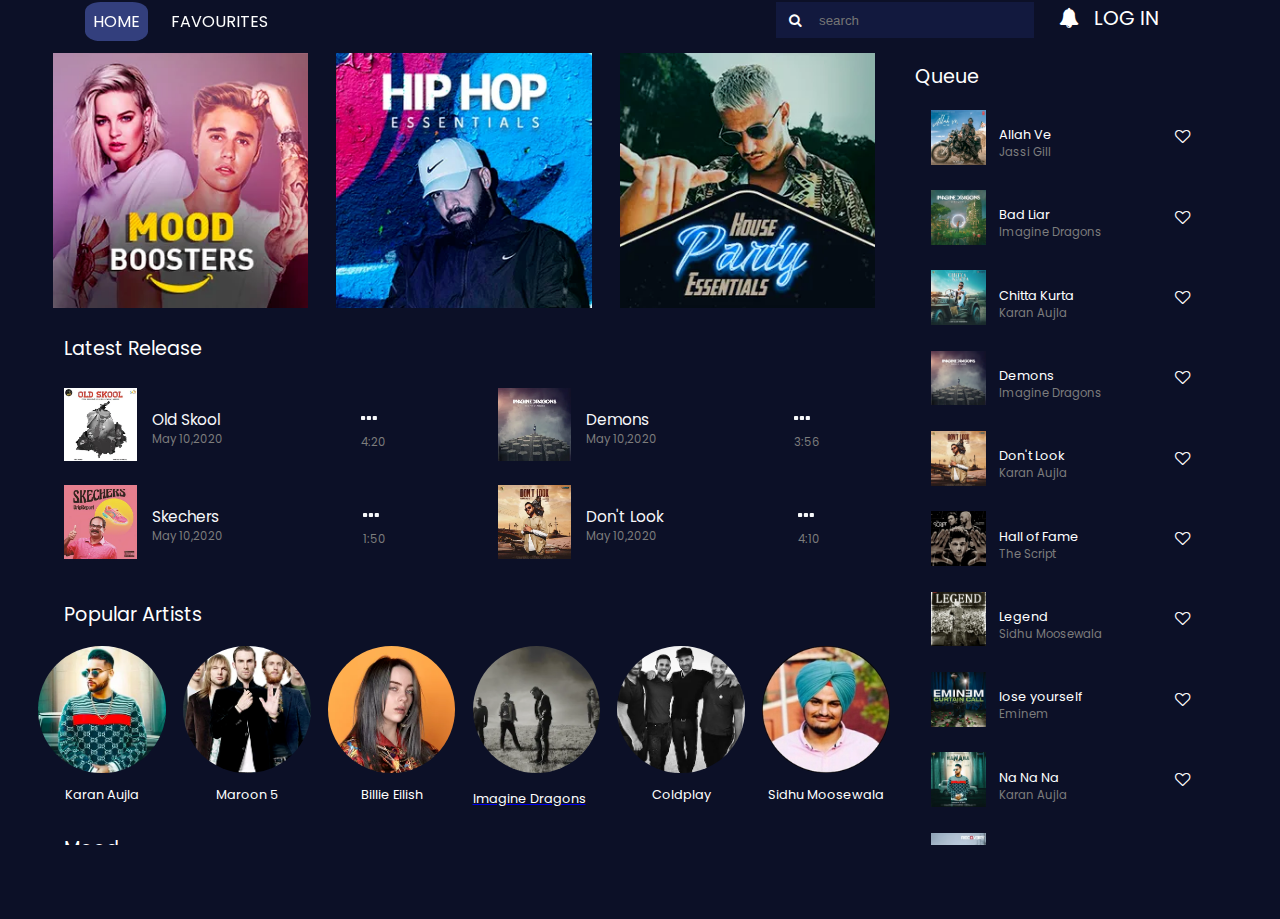
==== commit 259e0386: "add custom music player to index" ====
--- a/Index/index.html
+++ b/Index/index.html
@@ -84,7 +84,7 @@
   		 <div id="track-container">
   		 	<div class="latest-track">
           <div class="latest-track-img-cont">
-            <a href="#player"> <img src="img/latest-release-old-skool.png"></a>
+            <a href="#player" data-song-name="old-skool" data-artist="sidhu-moosewala" class="play-link"> <img src="img/latest-release-old-skool.png"></a>
             <div class="track-play-icon"> <i class="fa fa-play" aria-hidden="true"></i></div>
           </div>
   		 		<div class="track-details">
@@ -94,12 +94,12 @@
   		 			</div>
   		 			<div class="song-menu">
   		 				<div class="menu-details">
-  		 					<input type="checkbox" class="song-checkbox-1" id="song-checkbox-1">
+  		 					<input type="checkbox" class="song-checkbox-1 checkbox-menu" id="song-checkbox-1">
   		 					<label for="song-checkbox-1" class="song-checkbox-icon"><i class="fa fa-ellipsis-h" aria-hidden="true"></i></label>
   		 					<ul>
   		 						<li>
-  		 							
-  		 							<a href="#player"><i class="fa fa-play" aria-hidden="true"></i>Play Now</a>
+  		 						
+  		 						  <a href="#player" data-song-name="old-skool" data-artist="sidhu-moosewala" class="play-link"><i class="fa fa-play" aria-hidden="true"></i>Play Now</a>
   		 						</li>
   		 						<li>
   		 							
@@ -125,7 +125,7 @@
   		 	</div>
   		 	<div class="latest-track">
           <div class="latest-track-img-cont">
-            <a href="#player"> <img src="img/latest-release-demons.png"></a>
+            <a href="#player" data-song-name="demons" data-artist="imagine-dragons" class="play-link"> <img src="img/latest-release-demons.png"></a>
             <div class="track-play-icon"> <i class="fa fa-play" aria-hidden="true"></i></div>
           </div>
   		 		
@@ -136,12 +136,12 @@
   		 			</div>
   		 			<div class="song-menu">
   		 				<div class="menu-details">
-  		 					<input type="checkbox" class="song-checkbox-2" id="song-checkbox-2">
+  		 					<input type="checkbox" class="song-checkbox-2 checkbox-menu" id="song-checkbox-2">
   		 					<label for="song-checkbox-2" class="song-checkbox-icon"><i class="fa fa-ellipsis-h" aria-hidden="true"></i></label>
   		 					<ul>
   		 						<li>
   		 							
-  		 							<a href="#player"><i class="fa fa-play" aria-hidden="true"></i>Play Now</a>
+  		 							<a href="#player" data-song-name="demons" data-artist="imagine-dragons" class="play-link"><i class="fa fa-play" aria-hidden="true"></i>Play Now</a>
   		 						</li>
   		 						<li>
   		 							
@@ -167,7 +167,7 @@
   		 	</div>
   		 	<div class="latest-track">
           <div class="latest-track-img-cont">
-            <a href="#player"> <img src="img/latest-release-skechers.png"></a>
+            <a href="#player" data-song-name="skechers" data-artist="drip-report" class="play-link"> <img src="img/latest-release-skechers.png"></a>
             <div class="track-play-icon"> <i class="fa fa-play" aria-hidden="true"></i></div>
           </div>
 
@@ -179,12 +179,12 @@
   		 			</div>
   		 			<div class="song-menu">
   		 				<div class="menu-details">
-  		 					<input type="checkbox" class="song-checkbox-3" id="song-checkbox-3">
+  		 					<input type="checkbox" class="song-checkbox-3 checkbox-menu" id="song-checkbox-3">
   		 					<label for="song-checkbox-3" class="song-checkbox-icon"><i class="fa fa-ellipsis-h" aria-hidden="true"></i></label>
   		 					<ul>
   		 						<li>
   		 							
-  		 							<a href="#player"><i class="fa fa-play" aria-hidden="true"></i>Play Now</a>
+  		 							<a href="#player" data-song-name="skechers" data-artist="drip-report" class="play-link"><i class="fa fa-play" aria-hidden="true"></i>Play Now</a>
   		 						</li>
   		 						<li>
   		 							
@@ -210,7 +210,7 @@
   		 	</div>
   		 	<div class="latest-track">
           <div class="latest-track-img-cont">
-            <a href="#player"> <img src="img/latest-release-dont-look.png"></a>
+            <a href="#player" data-song-name="dont-look" data-artist="karan-aujla" class="play-link"> <img src="img/latest-release-dont-look.png"></a>
             <div class="track-play-icon"> <i class="fa fa-play" aria-hidden="true"></i></div>
           </div>
 
@@ -222,12 +222,12 @@
   		 			</div>
   		 			<div class="song-menu">
   		 				<div class="menu-details">
-  		 					<input type="checkbox" class="song-checkbox-4" id="song-checkbox-4">
+  		 					<input type="checkbox" class="song-checkbox-4 checkbox-menu" id="song-checkbox-4">
   		 					<label for="song-checkbox-4" class="song-checkbox-icon"><i class="fa fa-ellipsis-h" aria-hidden="true"></i></label>
   		 					<ul>
   		 						<li>
   		 							
-  		 							<a href="#player"><i class="fa fa-play" aria-hidden="true"></i>Play Now</a>
+  		 							<a href="#player" data-song-name="dont-look" data-artist="karan-aujla" class="play-link" ><i class="fa fa-play" aria-hidden="true"></i>Play Now</a>
   		 						</li>
   		 						<li>
   		 							
@@ -338,32 +338,32 @@
   		<div id="latest-eng">
         <div class="section-heading">  Latest English </div>
         <div class="latest-by-language">
-          <div class="latest-song">
+          <div class="latest-song play-link" data-song-name="be-kind" data-artist="marshmellow">
             <img src="img/latest-E-be-kind.png">
             <div class="track-name">Be Kind</div>
             <div class="track-date">May 11,2020</div>
           </div>
-          <div class="latest-song">
+          <div class="latest-song play-link" data-song-name="go-crazy" data-artist="chris-brown" >
             <img src="img/latest-E-go-crazy.png">
             <div class="track-name">Go Crazy</div>
             <div class="track-date">May 11,2020</div>
           </div>
-          <div class="latest-song">
+          <div class="latest-song play-link" data-song-name="nri" data-artist="rajakumari" >
             <img src="img/latest-E-NRI.png">
             <div class="track-name">N.R.I</div>
             <div class="track-date">May 11,2020</div>
           </div>
-          <div class="latest-song">
+          <div class="latest-song play-link" data-song-name="righteous" data-artist="juice-WRLD" >
             <img src="img/latest-E-righteous.png">
             <div class="track-name">Righteous</div>
             <div class="track-date">May 11,2020</div>
           </div>
-          <div class="latest-song">
+          <div class="latest-song play-link" data-song-name="stuck-with-u" data-artist="ariana-grande" >
             <img src="img/latest-E-stuck-with-u.png">
             <div class="track-name">Stuck With U</div>
             <div class="track-date">May 11,2020</div>
           </div>
-          <div class="latest-song">
+          <div class="latest-song play-link" data-song-name="the-scotts" data-artist="travis-scott">
             <img src="img/latest-E-the-scotts.png">
             <div class="track-name">The Scotts</div>
             <div class="track-date">May 11,2020</div>
@@ -376,32 +376,32 @@
   		<div id="latest-hindi">
         <div class="section-heading">  Latest Hindi </div>
         <div class="latest-by-language">
-          <div class="latest-song">
+          <div class="latest-song play-link" data-song-name="aaj-bhi" data-artist="vishal-mishra" >
             <img src="img/latest-H-aaj-bhi.png">
             <div class="track-name">Aaj Bhi</div>
             <div class="track-date">May 11,2020</div>
           </div>
-          <div class="latest-song">
+          <div class="latest-song play-link" data-song-name="lose-yourself" data-artist="eminem" >
             <img src="img/latest-H-guzar-jayega.png">
             <div class="track-name">Guzar Jayega</div>
             <div class="track-date">May 11,2020</div>
           </div>
-          <div class="latest-song">
+          <div class="latest-song play-link" data-song-name="move" data-artist="raftaar" >
             <img src="img/latest-H-move.png">
             <div class="track-name">Move</div>
             <div class="track-date">May 11,2020</div>
           </div>
-          <div class="latest-song">
+          <div class="latest-song play-link" data-song-name="na-na-na" data-artist="karan-aujla" >
             <img src="img/latest-H-mummy.png">
             <div class="track-name">Mummy</div>
             <div class="track-date">May 11,2020</div>
           </div>
-          <div class="latest-song">
+          <div class="latest-song play-link" data-song-name="teri-mitti" data-artist="B-praak" >
             <img src="img/latest-H-teri-mitti.png">
             <div class="track-name">Teri Mitti</div>
             <div class="track-date">May 11,2020</div>
           </div>
-          <div class="latest-song">
+          <div class="latest-song play-link" data-song-name="teri-yaari" data-artist="milind-gaba" >
             <img src="img/latest-H-teri-yaari.png">
             <div class="track-name">Teri Yaari</div>
             <div class="track-date">May 11,2020</div>
@@ -420,7 +420,7 @@
     </div>
     <div id="q-tracks">
       <ol>
-        <li>
+        <li class="play-link" data-song-name="allah-ve" data-artist="jassi-gill" >
           <img src="img/Q/allah-ve.png">
           <div class="q-track-details">
             <div class="song-details">
@@ -431,7 +431,7 @@
           </div>
           
         </li>
-        <li>
+        <li class="play-link" data-song-name="bad-liar" data-artist="imagine-dragons">
           <img src="img/Q/bad-liar.png">
           <div class="q-track-details">
             <div class="song-details">
@@ -442,7 +442,7 @@
           </div>
           
         </li>
-        <li>
+        <li class="play-link" data-song-name="chitta-kurta" data-artist="karan-aujla" > 
           <img src="img/Q/chitta-kurta.png">
           <div class="q-track-details">
             <div class="song-details">
@@ -453,7 +453,7 @@
           </div>
           
         </li>
-        <li>
+        <li class="play-link" data-song-name="demons" data-artist="imagine-dragons">
           <img src="img/Q/demons.png">
           <div class="q-track-details">
             <div class="song-details">
@@ -464,7 +464,7 @@
           </div>
           
         </li>
-        <li>
+        <li class="play-link" data-song-name="dont-look" data-artist="karan-aujla">
           <img src="img/Q/dont-look.png">
           <div class="q-track-details">
             <div class="song-details">
@@ -475,7 +475,7 @@
           </div>
           
         </li>
-        <li>
+        <li class="play-link" data-song-name="hall-of-fame" data-artist="the-script">
           <img src="img/Q/hall-of-fame.png">
           <div class="q-track-details">
             <div class="song-details">
@@ -486,7 +486,7 @@
           </div>
           
         </li>
-        <li>
+        <li class="play-link" data-song-name="legend" data-artist="sidhu-moosewala">
           <img src="img/Q/legend.png">
           <div class="q-track-details">
             <div class="song-details">
@@ -497,18 +497,18 @@
           </div>
           
         </li>
-        <li>
-          <img src="img/Q/loose-yourself.png">
-          <div class="q-track-details">
-            <div class="song-details">
-              <div class="track-name"> Loose yourself</div>
+        <li class="play-link" data-song-name="lose-yourself" data-artist="eminem">
+          <img src="img/Q/lose-yourself.png">
+          <div class="q-track-details">
+            <div class="song-details">
+              <div class="track-name"> lose yourself</div>
               <div class="singer-name">Eminem </div>
             </div>
             <i class="fa fa-heart-o" aria-hidden="true"></i>
           </div>
           
         </li>
-        <li>
+        <li class="play-link" data-song-name="na-na-na" data-artist="karan-aujla">
           <img src="img/Q/na-na-na.png">
           <div class="q-track-details">
             <div class="song-details">
@@ -519,7 +519,7 @@
           </div>
           
         </li>
-        <li>
+        <li class="play-link" data-song-name="not-afraid" data-artist="eminem">
           <img src="img/Q/not-afraid.png">
           <div class="q-track-details">
             <div class="song-details">
@@ -530,7 +530,7 @@
           </div>
           
         </li>
-        <li>
+        <li class="play-link" data-song-name="old-skool" data-artist="sidhu-moosewala">
           <img src="img/Q/old-skool.png">
           <div class="q-track-details">
             <div class="song-details">
@@ -541,7 +541,7 @@
           </div>
           
         </li>
-        <li>
+        <li class="play-link" data-song-name="outlaw" data-artist="sidhu-moosewala">
           <img src="img/Q/outlaw.png">
           <div class="q-track-details">
             <div class="song-details">
@@ -552,7 +552,7 @@
           </div>
           
         </li>
-        <li>
+        <li class="play-link" data-song-name="red-eyes" data-artist="karan-aujla">
           <img src="img/Q/red-eyes.png">
           <div class="q-track-details">
             <div class="song-details">
@@ -563,7 +563,7 @@
           </div>
           
         </li>
-        <li>
+        <li class="play-link" data-song-name="same-beef" data-artist="sidhu-moosewala">
           <img src="img/Q/same-beef.png">
           <div class="q-track-details">
             <div class="song-details">
@@ -574,7 +574,7 @@
           </div>
           
         </li>
-        <li>
+        <li class="play-link" data-song-name="skechers" data-artist="drip-report">
           <img src="img/Q/skechers.png">
           <div class="q-track-details">
             <div class="song-details">
@@ -585,6 +585,11 @@
           </div>
           
         </li>
+        <li>
+          <div id="footer-placeholder">
+            <!-- only turn on the display after the footer is visible -->
+          </div>
+        </li>
       </ol>
     </div>
 
@@ -593,60 +598,41 @@
 
 
 	</main>
-  <footer id="player">
-    <div id="player-contents"> 
-      <div id="curr-track-info">
-        <img src="img/Q/old-skool.png">
-        <div id="curr-track-details">
-          <div id="curr-track-name" class="track-name"> Old Skool</div>
-          <div id="curr-track-artist" class="singer-name">Sidhu Moosewala </div>
-
-        </div>
-        <div class="track-buttons" id="like-buttons">
-          <i class="fa fa-heart-o" aria-hidden="true"></i>
-          <i class="fa fa-ban" aria-hidden="true"></i>
+  <footer id="player-container">
+      <div id="curr-track-details">
+        <img src="" alt="song thumbnail" id="song-thumbnail">
+        <div id="about-curr-song">
+          <span id="seeker-song-name">Song Name</span>
+          <span id="seeker-artist-name">Artist Name</span>
         </div>
       </div>
-      <div id="track-seeker-container">
-        <div id="curr-track-buttons">
-          <i class="fa fa-random" aria-hidden="true"></i>
-          <i class="fa fa-step-backward" aria-hidden="true"></i>
-          <i class="fa fa-pause" aria-hidden="true"></i>
-          <i class="fa fa-step-forward" aria-hidden="true"></i>
-          <i class="fa fa-retweet" aria-hidden="true"></i>
-
-        </div>
-        <div id="track-seeker">
-          <div id="time-elapsed" class="song-duration">1:23</div>
-          <div id="seeker-display">
-            <div id="curr-progress"></div>
-            <div id="seeker-marker"><i class="fa fa-circle" aria-hidden="true"></i></div> 
-          </div>
-          <div id="total-time" class="song-duration">4:20</div>
+      <div id="player">
+        <div id="buttons">
+          <div id="shuffle"> <i class="fa fa-random" aria-hidden="true"></i>  </div>
+          <div id="rewind"> <i class="fa fa-step-backward" aria-hidden="true"></i> </div>
+          <div id="pause/play">  <i class="fa fa-pause" aria-hidden="true"></i> </div>
+          <div id="forward"> <i class="fa fa-step-forward" aria-hidden="true"></i></div>
+          <div id="repeat"> <i class="fa fa-retweet" aria-hidden="true"></i></div>
+        </div>
+        <div id="seeker-details">
+          <div id="time-elapsed"> 00:00</div>
+          <input type="range" id="audio-seeker" value="0" min="0" max="0">
+          <div id="total-time"> 00:00</div>
         </div>
         
       </div>
-      <div id="player-toggle">
-
-        <div id="volume-toggle">
-          <i class="fa fa-volume-off" aria-hidden="true"></i>
-          <div id="total-volume">
-            <div id="curr-volume"> </div>
-          <div id="vol-marker"><i class="fa fa-circle" aria-hidden="true"></i></div>
-          </div>
-          
-
-        </div>
-        <i class="fa fa-expand" aria-hidden="true"></i>
-        
+      <div id="volume-controls">
+        <div id="volume-icon"> <i class="fa fa-volume-up" aria-hidden="true"></i> </div>
+        <input type="range" id="volume-seeker" value="0.5" min="0" max="1" step="0.01">
       </div>
 
-
-    </div>
-    
   </footer> 
-
-
+  <div id="footer-placeholder">
+    <!-- only turn on the display after the footer is visible -->
+  </div>
+
+
+  <script src="index.js" type="text/javascript"></script>
 
 </body>
 </html> --- a/Index/index.css
+++ b/Index/index.css
@@ -859,6 +859,20 @@
 
 
 
+/*------------------responsive-design-----------------*/
+@media screen and (max-width: 900px){
+
+	section{
+		width: 100%;
+	}
+	aside{
+		display: none;
+	}
+
+
+}
+
+
 
 
 
@@ -895,201 +909,102 @@
 	position: fixed;
 	bottom: 0;
 	width: 100%;
-	height: 100px;
+	height: 70px;
 	background-color: #282828;
 	font-family: 'Poppins', sans-serif;
 	z-index: 2;
 	display: none;
-
-}
-
-footer:target{
-	display: block;
-}
-
-#player-contents{
-	margin: 0 7vw;
-	height: 100%;
-	/*border: 3px solid white;*/
-	/*background-color: black;*/
-	display: flex;
-	justify-content: space-between;
-}
-
-#curr-track-info{
-	display: flex;
-	padding: 0.5%;
-}
-
-#curr-track-info img{
-	
-	width: 60px;
-	height: 60px;
-	margin: 0 2%;
-	margin-top: 15px;
-}
+	color: white;
+
+}
+
+#footer-placeholder{
+	height: 70px;
+	width: 100%;
+}
+
 #curr-track-details{
- margin-right: 2%;
-
-}
-
-.track-buttons{
-	color: white;
-	margin-top: 6%; 
-	display: flex;
-	color: 		#b3b3b3;
-	/*margin: 3px 2px;*/
-}
-
-.track-buttons i{
-	margin-right: 8px; 
+	width: 20%;
+	display: flex;
+}
+
+#curr-track-details img{
+	width: 25%;
+	padding: 2%;
+	margin-left: 5%;
+}
+
+#curr-track-details>div{
+	margin-left: 10px;
+	display: flex;
+	flex-direction: column;
+	justify-content: center;
+}
+
+#seeker-song-name{
+	font-size:1vw;
+	color: white;
+	margin-top: 0;
+}
+
+#seeker-artist-name{
+	font-size:0.9vw;
+	color: #7d7d7d;
+}
+
+
+#player{
+	display: flex;
+	flex-direction: column;
+	width: 55%;
+	align-items: center;
+	/* justify-content: center; */
+}
+
+
+#buttons{
+	display: flex;
+	align-items: center;
+	justify-content: center;
+	margin: 5px;
+}
+
+#buttons div{
+	margin: 0 25px;
+	font-size: 1.2rem;
 	cursor: pointer;
 }
 
-#track-seeker-container{
-	width: 40%;
-	display: flex;
-	flex-direction: column;
-	align-items: center;
-}
-
-#track-seeker-container i{
+#seeker-details{
+	display: flex;
+	justify-content: center;
+	align-items: center;
+	width: 100%;
+	color: #7d7d7d;
+	font-size: 0.9vw;
+}
+
+#audio-seeker{
+	width: 50%;
+	margin: 0 8px;
+}
+
+#volume-controls{
+	width: 20%;
+	display: flex;
+	justify-content: center;
+	align-items: center;
+}
+
+#volume-controls div{
+	font-size: 1.5rem;
 	cursor: pointer;
-}
-
-#curr-track-buttons{
-	display: flex;
-	justify-content: space-between;
-	align-items: center;
-	height: 50%;
-	width: 50%;
-	color: #b3b3b3;
-	font-size: 1.5vw;
-	margin-top: 1%;
-
-}
-
-#track-seeker{
-	margin-top: -1%;
-	width: 100%;
-	display: flex;
-	align-items: center;
-	/*height: 2vh;*/
-	/*background-color: black;*/
-
-}
-#seeker-display{
-	width: 85%;
-	height: 1vh;
-	background-color: lightgrey;
-	position: relative;
-	border-radius: 20%;
-	color: white;
-}
-
-#seeker-display i{
-	position: absolute;
-	top: -0.5vh;
-	left: 8.4vw;
-}
-
-#curr-progress{
-	width: 32%;
-	height: 1vh;
-	background-color: green;
-	border-radius: 20%;
-}
-
-#time-elapsed{
-	margin-right: 1vw;
-}
-#total-time{
-	margin-left: 1vw;
-}
-
-#player-toggle{
-	width: 20%;
-	display: flex;
-	align-items: center;
-	justify-content: space-around;
-	margin-left: 5%;
-	color: #b3b3b3;
-	font-size: 1.5vw;
-}
-
-#volume-toggle{
-	width: 80%;
-	display: flex;
-	align-items: center;
-	font-size: 2vw;
-    
-}
-#player-toggle i{
-	cursor: pointer;
-}
-
-#volume-toggle > i{
-	margin-right: 0.5vw;
-	color: white;
-	
-}
-
-
-#total-volume{
-   width: 70%;
-   height: 1vh;
-   background-color: grey;
-   position: relative;
-   border-radius: 20%;
-}
-
-#total-volume i{
-   font-size: 1.5vw;
-   position: absolute;
-   top: -0.3vw;
-   left: 4vw;
-   cursor: pointer;
-   color: white;
-}
-
-#curr-volume{
-	width: 50%;
-	height: 1vh;
-	background-color: green;
-	border-radius: 20%;
-}
-
-
-
-
-
-
-/*-------------------media-queries for whole display------------------*/
-
-
-
-
-
-@media screen and (max-width: 650px){
-
-section{
-  width: 100%;
-
-}
-
-#queue-link{
-	display: inline-block;
-}
-
-
-aside{
-	display: none;
-}
-
-}
-
-
-
-
-
-
+	margin: 5px;
+}
+
+
+
+
+
+
+
